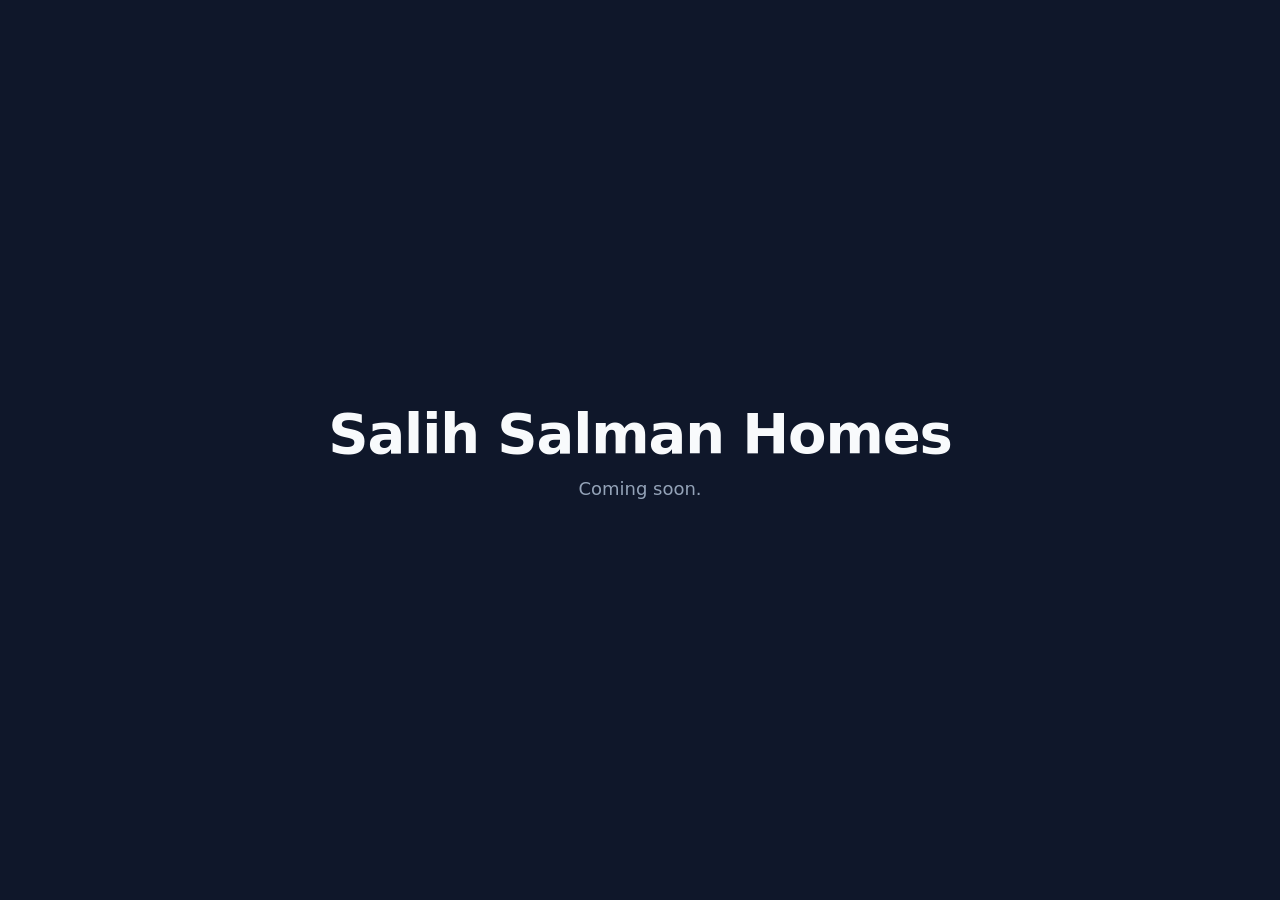
==== index.html @ d996c91d "Initial commit: placeholder landing page" ====
<!doctype html>
<html lang="en">
<head>
  <meta charset="utf-8" />
  <meta name="viewport" content="width=device-width, initial-scale=1" />
  <title>Salih Salman Homes</title>
  <link rel="stylesheet" href="styles.css" />
</head>
<body>
  <main>
    <h1>Salih Salman Homes</h1>
    <p>Coming soon.</p>
  </main>
</body>
</html>
---- styles.css ----
* { box-sizing: border-box; margin: 0; padding: 0; }

html, body {
  height: 100%;
  font-family: system-ui, -apple-system, "Segoe UI", Roboto, sans-serif;
  background: #0f172a;
  color: #f8fafc;
}

body {
  display: grid;
  place-items: center;
  padding: 2rem;
}

main {
  text-align: center;
  max-width: 40rem;
}

h1 {
  font-size: clamp(2rem, 6vw, 3.5rem);
  font-weight: 700;
  letter-spacing: -0.02em;
  margin-bottom: 0.75rem;
}

p {
  font-size: 1.125rem;
  color: #94a3b8;
}
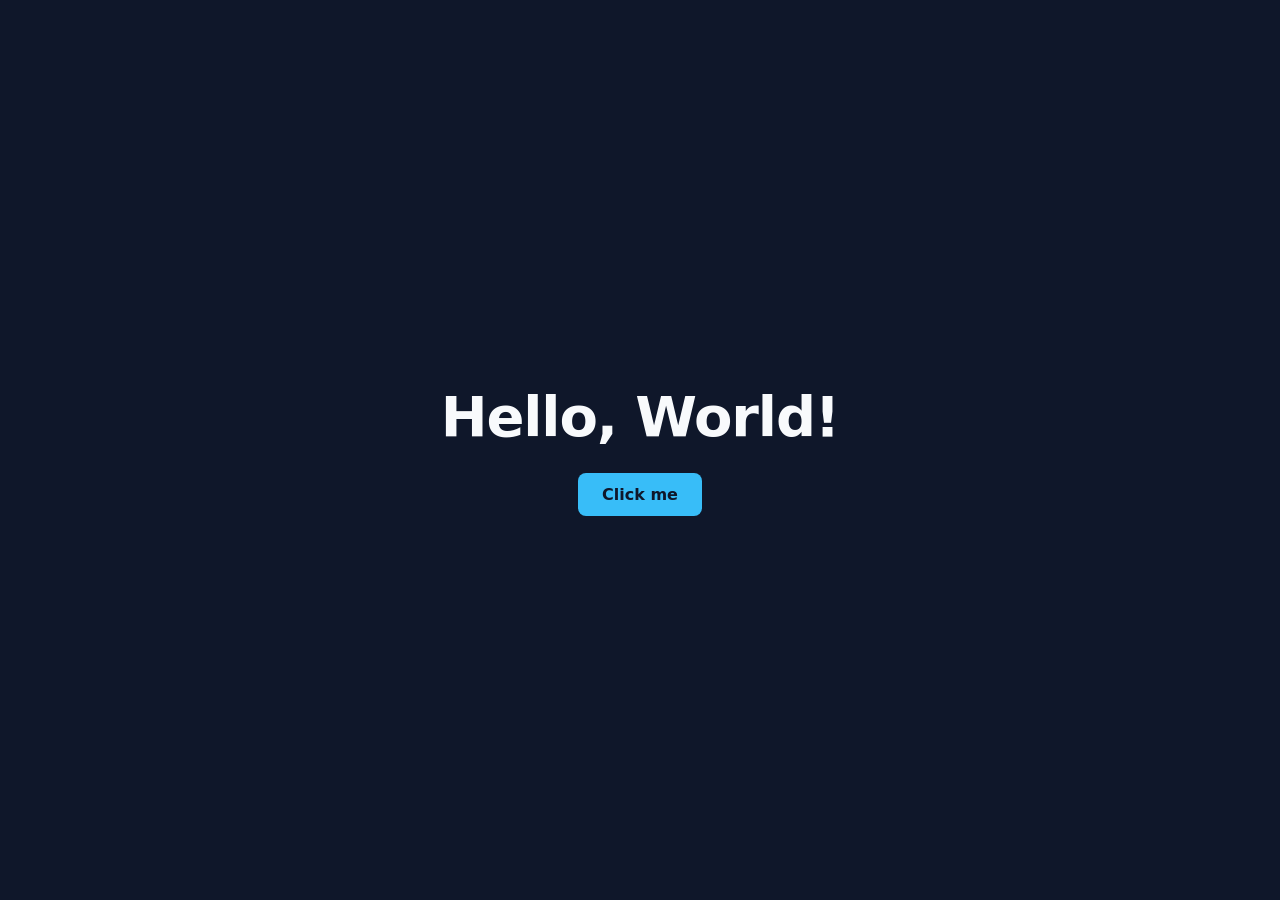
==== commit 00802ddc: "Add hello world HTML/CSS/JS" ====
--- a/index.html
+++ b/index.html
@@ -3,13 +3,14 @@
 <head>
   <meta charset="utf-8" />
   <meta name="viewport" content="width=device-width, initial-scale=1" />
-  <title>Salih Salman Homes</title>
+  <title>Hello World</title>
   <link rel="stylesheet" href="styles.css" />
 </head>
 <body>
   <main>
-    <h1>Salih Salman Homes</h1>
-    <p>Coming soon.</p>
+    <h1 id="greeting">Hello, World!</h1>
+    <button id="btn">Click me</button>
   </main>
+  <script src="script.js"></script>
 </body>
 </html>
--- a/styles.css
+++ b/styles.css
@@ -15,17 +15,26 @@
 
 main {
   text-align: center;
-  max-width: 40rem;
 }
 
 h1 {
   font-size: clamp(2rem, 6vw, 3.5rem);
   font-weight: 700;
   letter-spacing: -0.02em;
-  margin-bottom: 0.75rem;
+  margin-bottom: 1.5rem;
 }
 
-p {
-  font-size: 1.125rem;
-  color: #94a3b8;
+button {
+  font: inherit;
+  padding: 0.75rem 1.5rem;
+  border: 0;
+  border-radius: 0.5rem;
+  background: #38bdf8;
+  color: #0f172a;
+  font-weight: 600;
+  cursor: pointer;
+  transition: transform 0.1s ease, background 0.2s ease;
 }
+
+button:hover { background: #7dd3fc; }
+button:active { transform: scale(0.97); }
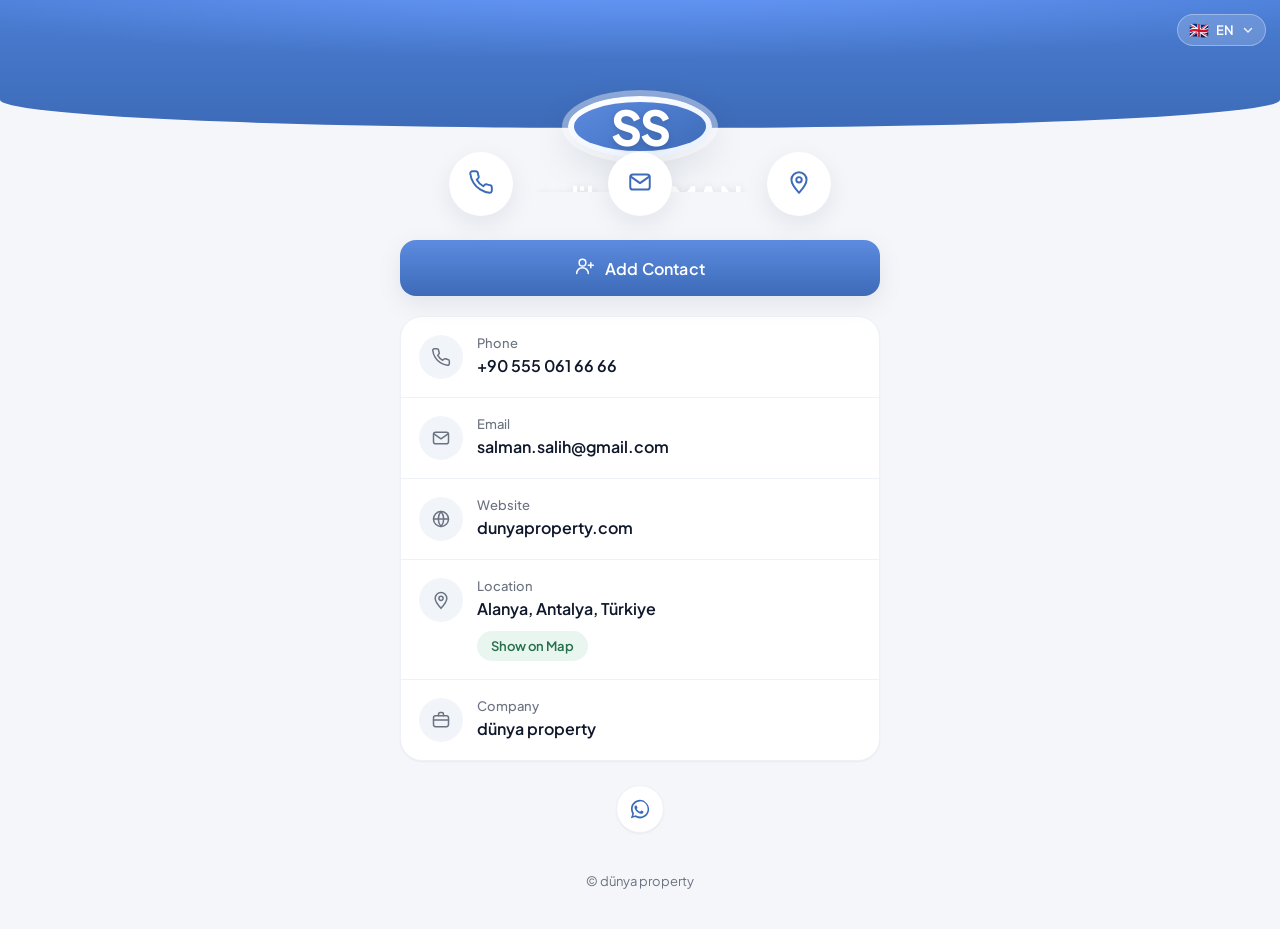
==== commit 1578911d: "Replace placeholder with digital business card Single-page contact card for salih SALMAN / dünya pro" ====
--- a/index.html
+++ b/index.html
@@ -1,16 +1,110 @@
 <!doctype html>
-<html lang="en">
+<html lang="tr">
 <head>
   <meta charset="utf-8" />
-  <meta name="viewport" content="width=device-width, initial-scale=1" />
-  <title>Hello World</title>
+  <meta name="viewport" content="width=device-width, initial-scale=1, viewport-fit=cover" />
+  <title>salih SALMAN — dünya property</title>
+  <meta name="description" content="salih SALMAN · dünya property · Alanya, Antalya — iletişim kartı" />
+  <meta name="theme-color" content="#3d6bb8" />
+
+  <meta property="og:type" content="profile" />
+  <meta property="og:title" content="salih SALMAN — dünya property" />
+  <meta property="og:description" content="Alanya, Antalya · Gayrimenkul danışmanı" />
+  <meta name="twitter:card" content="summary" />
+
+  <link rel="icon" href="data:image/svg+xml;utf8,<svg xmlns=%22http://www.w3.org/2000/svg%22 viewBox=%220 0 64 64%22><rect width=%2264%22 height=%2264%22 rx=%2216%22 fill=%22%233d6bb8%22/><text x=%2250%25%22 y=%2258%25%22 text-anchor=%22middle%22 font-family=%22system-ui,sans-serif%22 font-weight=%22700%22 font-size=%2232%22 fill=%22white%22>S</text></svg>" />
+
+  <link rel="preconnect" href="https://fonts.googleapis.com" />
+  <link rel="preconnect" href="https://fonts.gstatic.com" crossorigin />
+  <link href="https://fonts.googleapis.com/css2?family=Plus+Jakarta+Sans:wght@400;500;600;700;800&display=swap" rel="stylesheet" />
+
   <link rel="stylesheet" href="styles.css" />
 </head>
 <body>
-  <main>
-    <h1 id="greeting">Hello, World!</h1>
-    <button id="btn">Click me</button>
+  <div class="lang-switcher" aria-label="Language">
+    <button class="lang-trigger" id="langTrigger" aria-haspopup="listbox" aria-expanded="false">
+      <span class="lang-flag" id="langFlag">🇹🇷</span>
+      <span class="lang-code" id="langCode">TR</span>
+      <svg class="lang-caret" viewBox="0 0 20 20" aria-hidden="true"><path d="M5 8l5 5 5-5" fill="none" stroke="currentColor" stroke-width="2" stroke-linecap="round" stroke-linejoin="round"/></svg>
+    </button>
+    <ul class="lang-menu" id="langMenu" role="listbox" hidden></ul>
+  </div>
+
+  <header class="hero">
+    <div class="hero-bg"></div>
+    <div class="avatar" aria-hidden="true">
+      <span class="avatar-initials" id="avatarInitials">SS</span>
+    </div>
+    <h1 class="name" id="name">salih SALMAN</h1>
+  </header>
+
+  <section class="quick-actions" aria-label="Quick actions">
+    <a class="qa" id="qaPhone" href="#" aria-label="Call">
+      <span class="qa-icon" data-icon="phone"></span>
+    </a>
+    <a class="qa" id="qaEmail" href="#" aria-label="Email">
+      <span class="qa-icon" data-icon="mail"></span>
+    </a>
+    <a class="qa" id="qaMap" href="#" target="_blank" rel="noopener" aria-label="Map">
+      <span class="qa-icon" data-icon="pin"></span>
+    </a>
+  </section>
+
+  <main class="content">
+    <button class="add-contact" id="addContact">
+      <span class="ac-icon" data-icon="userPlus"></span>
+      <span id="addContactLabel">Kişi Ekle</span>
+    </button>
+
+    <section class="info-list" aria-label="Contact info">
+      <a class="info-row" id="rowPhone" href="#">
+        <span class="info-ic" data-icon="phone"></span>
+        <span class="info-text">
+          <span class="info-label" data-i18n="phone">Telefon</span>
+          <span class="info-value" id="valPhone"></span>
+        </span>
+      </a>
+      <a class="info-row" id="rowEmail" href="#">
+        <span class="info-ic" data-icon="mail"></span>
+        <span class="info-text">
+          <span class="info-label" data-i18n="email">E-posta</span>
+          <span class="info-value" id="valEmail"></span>
+        </span>
+      </a>
+      <a class="info-row" id="rowWebsite" href="#" target="_blank" rel="noopener">
+        <span class="info-ic" data-icon="globe"></span>
+        <span class="info-text">
+          <span class="info-label" data-i18n="website">İnternet sitesi</span>
+          <span class="info-value" id="valWebsite"></span>
+        </span>
+      </a>
+      <div class="info-row info-row--static">
+        <span class="info-ic" data-icon="pin"></span>
+        <span class="info-text">
+          <span class="info-label" data-i18n="location">Konum</span>
+          <span class="info-value" id="valLocation"></span>
+          <a class="map-chip" id="mapChip" href="#" target="_blank" rel="noopener">
+            <span data-i18n="showOnMap">Haritada Göster</span>
+          </a>
+        </span>
+      </div>
+      <div class="info-row info-row--static">
+        <span class="info-ic" data-icon="briefcase"></span>
+        <span class="info-text">
+          <span class="info-label" data-i18n="company">Şirket</span>
+          <span class="info-value" id="valCompany"></span>
+        </span>
+      </div>
+    </section>
+
+    <section class="socials" id="socials" aria-label="Social"></section>
+
+    <footer class="foot">
+      <span id="footName">© dünya property</span>
+      <span class="foot-url" id="footUrl" hidden></span>
+    </footer>
   </main>
+
   <script src="script.js"></script>
 </body>
 </html>
--- a/styles.css
+++ b/styles.css
@@ -1,40 +1,384 @@
+:root {
+  --brand: #4a7dd3;
+  --brand-deep: #3d6bb8;
+  --brand-soft: #dfeaff;
+  --bg: #f4f6fa;
+  --card: #ffffff;
+  --text: #0f172a;
+  --muted: #6b7280;
+  --border: #eef1f6;
+  --mint: #e8f6ef;
+  --mint-text: #256f4b;
+  --shadow-sm: 0 1px 2px rgba(15, 23, 42, 0.05);
+  --shadow-md: 0 8px 24px rgba(15, 23, 42, 0.08);
+  --shadow-lg: 0 12px 40px rgba(15, 23, 42, 0.12);
+  --radius-sm: 12px;
+  --radius-md: 16px;
+  --radius-lg: 22px;
+}
+
 * { box-sizing: border-box; margin: 0; padding: 0; }
 
-html, body {
-  height: 100%;
-  font-family: system-ui, -apple-system, "Segoe UI", Roboto, sans-serif;
-  background: #0f172a;
-  color: #f8fafc;
-}
+html, body { height: 100%; }
 
 body {
+  font-family: "Plus Jakarta Sans", system-ui, -apple-system, "Segoe UI", Roboto, sans-serif;
+  background: var(--bg);
+  color: var(--text);
+  -webkit-font-smoothing: antialiased;
+  -moz-osx-font-smoothing: grayscale;
+  min-height: 100dvh;
+  display: flex;
+  flex-direction: column;
+  align-items: center;
+}
+
+/* ---------- Language switcher ---------- */
+
+.lang-switcher {
+  position: absolute;
+  top: max(env(safe-area-inset-top), 14px);
+  right: 14px;
+  z-index: 20;
+}
+
+.lang-trigger {
+  display: inline-flex;
+  align-items: center;
+  gap: 6px;
+  padding: 7px 10px 7px 11px;
+  background: rgba(255, 255, 255, 0.18);
+  backdrop-filter: blur(12px);
+  -webkit-backdrop-filter: blur(12px);
+  border: 1px solid rgba(255, 255, 255, 0.32);
+  border-radius: 999px;
+  color: #fff;
+  font: inherit;
+  font-size: 13px;
+  font-weight: 600;
+  letter-spacing: 0.04em;
+  cursor: pointer;
+  transition: background 0.2s ease, transform 0.12s ease;
+}
+.lang-trigger:hover { background: rgba(255, 255, 255, 0.28); }
+.lang-trigger:active { transform: scale(0.97); }
+
+.lang-flag { font-size: 16px; line-height: 1; }
+.lang-caret { width: 14px; height: 14px; opacity: 0.9; }
+
+.lang-menu {
+  list-style: none;
+  margin-top: 8px;
+  background: #fff;
+  border: 1px solid var(--border);
+  border-radius: var(--radius-sm);
+  box-shadow: var(--shadow-lg);
+  overflow: hidden;
+  min-width: 148px;
+  position: absolute;
+  right: 0;
+}
+
+.lang-menu li {
+  display: flex;
+  align-items: center;
+  gap: 10px;
+  padding: 10px 14px;
+  font-size: 14px;
+  font-weight: 500;
+  color: var(--text);
+  cursor: pointer;
+  transition: background 0.15s ease;
+}
+.lang-menu li:hover,
+.lang-menu li[aria-selected="true"] { background: var(--brand-soft); }
+.lang-menu li .lf { font-size: 16px; }
+
+/* ---------- Hero ---------- */
+
+.hero {
+  position: relative;
+  width: 100%;
+  padding: 88px 20px 84px;
+  display: flex;
+  flex-direction: column;
+  align-items: center;
+  text-align: center;
+  isolation: isolate;
+  overflow: hidden;
+}
+
+.hero-bg {
+  position: absolute;
+  inset: 0 0 64px 0;
+  background:
+    radial-gradient(120% 120% at 50% -20%, #6a9cff 0%, transparent 55%),
+    linear-gradient(180deg, var(--brand) 0%, var(--brand-deep) 100%);
+  border-bottom-left-radius: 48% 22%;
+  border-bottom-right-radius: 48% 22%;
+  z-index: -1;
+}
+
+.avatar {
+  width: 132px;
+  height: 132px;
+  border-radius: 50%;
+  background: linear-gradient(160deg, #ffffff 0%, #e7efff 100%);
+  box-shadow: 0 0 0 6px rgba(255, 255, 255, 0.4), var(--shadow-lg);
   display: grid;
   place-items: center;
-  padding: 2rem;
-}
-
-main {
-  text-align: center;
-}
-
-h1 {
-  font-size: clamp(2rem, 6vw, 3.5rem);
+  margin-bottom: 20px;
+  position: relative;
+}
+
+.avatar::before {
+  content: "";
+  position: absolute;
+  inset: 6px;
+  border-radius: 50%;
+  background: linear-gradient(150deg, #5c8be0 0%, #3d6bb8 100%);
+}
+
+.avatar-initials {
+  position: relative;
+  color: #fff;
+  font-size: 44px;
+  font-weight: 800;
+  letter-spacing: -0.04em;
+  text-shadow: 0 2px 6px rgba(0, 0, 0, 0.15);
+}
+
+.name {
+  color: #fff;
+  font-size: clamp(1.6rem, 5vw, 2rem);
   font-weight: 700;
   letter-spacing: -0.02em;
-  margin-bottom: 1.5rem;
-}
-
-button {
+  text-shadow: 0 2px 10px rgba(15, 23, 42, 0.15);
+}
+
+/* ---------- Quick actions ---------- */
+
+.quick-actions {
+  width: 100%;
+  max-width: 520px;
+  display: flex;
+  justify-content: space-around;
+  gap: 12px;
+  padding: 0 28px;
+  margin-top: -40px;
+  position: relative;
+  z-index: 2;
+}
+
+.qa {
+  width: 64px;
+  height: 64px;
+  border-radius: 50%;
+  background: #fff;
+  box-shadow: var(--shadow-md);
+  display: grid;
+  place-items: center;
+  color: var(--brand-deep);
+  text-decoration: none;
+  transition: transform 0.15s ease, box-shadow 0.2s ease, background 0.2s ease;
+}
+.qa:hover { transform: translateY(-2px); box-shadow: var(--shadow-lg); }
+.qa:active { transform: scale(0.96); }
+
+.qa-icon svg { width: 26px; height: 26px; }
+
+/* ---------- Content ---------- */
+
+.content {
+  width: 100%;
+  max-width: 520px;
+  padding: 24px 20px 40px;
+  display: flex;
+  flex-direction: column;
+  gap: 20px;
+  flex: 1;
+}
+
+.add-contact {
+  width: 100%;
+  display: inline-flex;
+  align-items: center;
+  justify-content: center;
+  gap: 10px;
+  padding: 16px 20px;
+  background: linear-gradient(180deg, #5c8be0 0%, var(--brand-deep) 100%);
+  color: #fff;
+  border: 0;
+  border-radius: var(--radius-md);
   font: inherit;
-  padding: 0.75rem 1.5rem;
-  border: 0;
-  border-radius: 0.5rem;
-  background: #38bdf8;
-  color: #0f172a;
+  font-size: 16px;
   font-weight: 600;
+  letter-spacing: 0.01em;
   cursor: pointer;
-  transition: transform 0.1s ease, background 0.2s ease;
-}
-
-button:hover { background: #7dd3fc; }
-button:active { transform: scale(0.97); }
+  box-shadow: var(--shadow-md);
+  transition: transform 0.12s ease, box-shadow 0.2s ease, filter 0.2s ease;
+  position: relative;
+}
+.add-contact:hover { filter: brightness(1.04); box-shadow: var(--shadow-lg); }
+.add-contact:active { transform: scale(0.99); }
+.ac-icon svg { width: 20px; height: 20px; }
+
+/* ---------- Info cards ---------- */
+
+.info-list {
+  background: var(--card);
+  border: 1px solid var(--border);
+  border-radius: var(--radius-lg);
+  box-shadow: var(--shadow-sm);
+  overflow: hidden;
+}
+
+.info-row {
+  display: flex;
+  align-items: flex-start;
+  gap: 14px;
+  padding: 18px 18px;
+  color: var(--text);
+  text-decoration: none;
+  border-bottom: 1px solid var(--border);
+  transition: background 0.15s ease;
+}
+.info-row:last-child { border-bottom: 0; }
+.info-row:not(.info-row--static):hover { background: #f8fafc; }
+.info-row:not(.info-row--static):active { background: #eef2f7; }
+
+.info-ic {
+  flex-shrink: 0;
+  width: 44px;
+  height: 44px;
+  border-radius: 50%;
+  background: #f1f4f9;
+  color: var(--muted);
+  display: grid;
+  place-items: center;
+}
+.info-ic svg { width: 20px; height: 20px; }
+
+.info-text {
+  display: flex;
+  flex-direction: column;
+  gap: 4px;
+  min-width: 0;
+  flex: 1;
+}
+
+.info-label {
+  font-size: 13px;
+  color: var(--muted);
+  font-weight: 500;
+}
+
+.info-value {
+  font-size: 16px;
+  font-weight: 600;
+  color: var(--text);
+  word-break: break-word;
+}
+
+.map-chip {
+  align-self: flex-start;
+  margin-top: 8px;
+  display: inline-flex;
+  align-items: center;
+  padding: 7px 14px;
+  background: var(--mint);
+  color: var(--mint-text);
+  border-radius: 999px;
+  font-size: 13px;
+  font-weight: 600;
+  text-decoration: none;
+  transition: background 0.15s ease, transform 0.12s ease;
+}
+.map-chip:hover { background: #d9eee0; }
+.map-chip:active { transform: scale(0.97); }
+
+/* ---------- Socials ---------- */
+
+.socials {
+  display: flex;
+  flex-wrap: wrap;
+  justify-content: center;
+  gap: 12px;
+  margin-top: 4px;
+}
+
+.social {
+  width: 48px;
+  height: 48px;
+  border-radius: 50%;
+  background: #fff;
+  border: 1px solid var(--border);
+  color: var(--brand-deep);
+  display: grid;
+  place-items: center;
+  text-decoration: none;
+  transition: transform 0.15s ease, background 0.2s ease, color 0.2s ease, border-color 0.2s ease;
+  box-shadow: var(--shadow-sm);
+}
+.social:hover { transform: translateY(-2px); background: var(--brand); color: #fff; border-color: var(--brand); }
+.social:active { transform: scale(0.96); }
+.social svg { width: 22px; height: 22px; }
+
+/* ---------- Footer ---------- */
+
+.foot {
+  margin-top: auto;
+  padding-top: 20px;
+  text-align: center;
+  font-size: 13px;
+  color: var(--muted);
+  display: flex;
+  flex-direction: column;
+  gap: 4px;
+}
+.foot-url { font-size: 12px; letter-spacing: 0.02em; }
+
+/* ---------- Accessibility ---------- */
+
+@media (prefers-reduced-motion: reduce) {
+  *, *::before, *::after {
+    transition: none !important;
+    animation: none !important;
+  }
+}
+
+.qa:focus-visible,
+.social:focus-visible,
+.add-contact:focus-visible,
+.map-chip:focus-visible,
+.lang-trigger:focus-visible,
+.info-row:focus-visible {
+  outline: 3px solid #ffdc5c;
+  outline-offset: 3px;
+}
+
+/* ---------- Larger screens ---------- */
+
+@media (min-width: 640px) {
+  .hero { padding-top: 96px; padding-bottom: 96px; }
+  .avatar { width: 144px; height: 144px; }
+  .avatar-initials { font-size: 48px; }
+}
+
+/* ---------- Print ---------- */
+
+@media print {
+  body { background: #fff; }
+  .lang-switcher,
+  .quick-actions,
+  .add-contact,
+  .socials,
+  .map-chip { display: none !important; }
+  .hero { padding: 28px 20px; }
+  .hero-bg { background: none; border-radius: 0; }
+  .avatar { box-shadow: none; border: 2px solid #333; }
+  .avatar::before { background: #3d6bb8; }
+  .name { color: #0f172a; text-shadow: none; }
+  .foot-url { display: inline !important; }
+  .info-list { box-shadow: none; border-color: #d0d5dc; }
+}
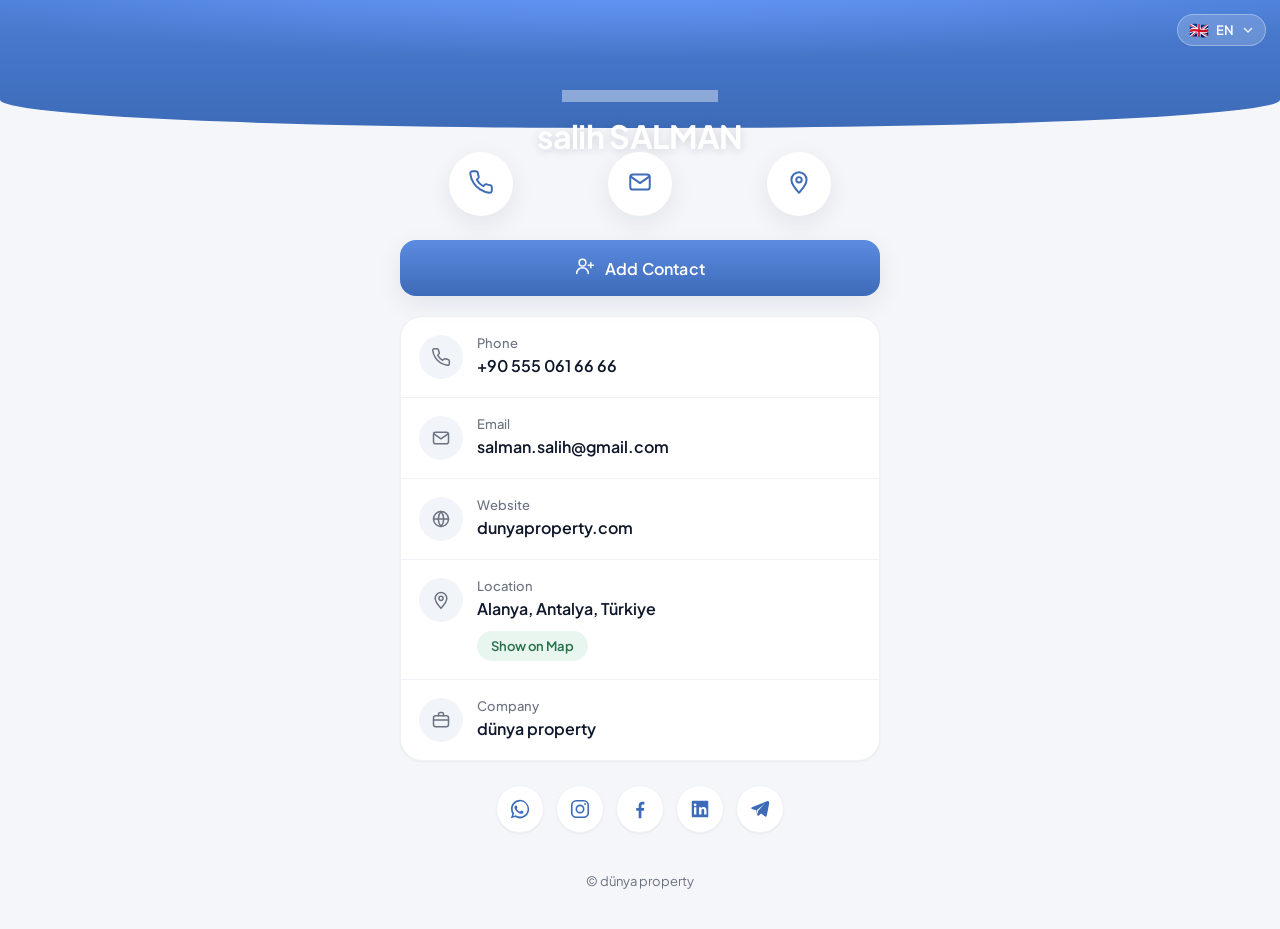
==== commit fa7729f4: "latest" ====
--- a/index.html
+++ b/index.html
@@ -33,7 +33,7 @@
   <header class="hero">
     <div class="hero-bg"></div>
     <div class="avatar" aria-hidden="true">
-      <span class="avatar-initials" id="avatarInitials">SS</span>
+      <img class="avatar-img" src="assets/headshot.jpg" alt="" width="132" height="132" />
     </div>
     <h1 class="name" id="name">salih SALMAN</h1>
   </header>
--- a/styles.css
+++ b/styles.css
@@ -139,13 +139,14 @@
   background: linear-gradient(150deg, #5c8be0 0%, #3d6bb8 100%);
 }
 
-.avatar-initials {
-  position: relative;
-  color: #fff;
-  font-size: 44px;
-  font-weight: 800;
-  letter-spacing: -0.04em;
-  text-shadow: 0 2px 6px rgba(0, 0, 0, 0.15);
+.avatar-img {
+  position: absolute;
+  inset: 6px;
+  width: calc(100% - 12px);
+  height: calc(100% - 12px);
+  border-radius: 50%;
+  object-fit: cover;
+  display: block;
 }
 
 .name {
@@ -362,7 +363,6 @@
 @media (min-width: 640px) {
   .hero { padding-top: 96px; padding-bottom: 96px; }
   .avatar { width: 144px; height: 144px; }
-  .avatar-initials { font-size: 48px; }
 }
 
 /* ---------- Print ---------- */
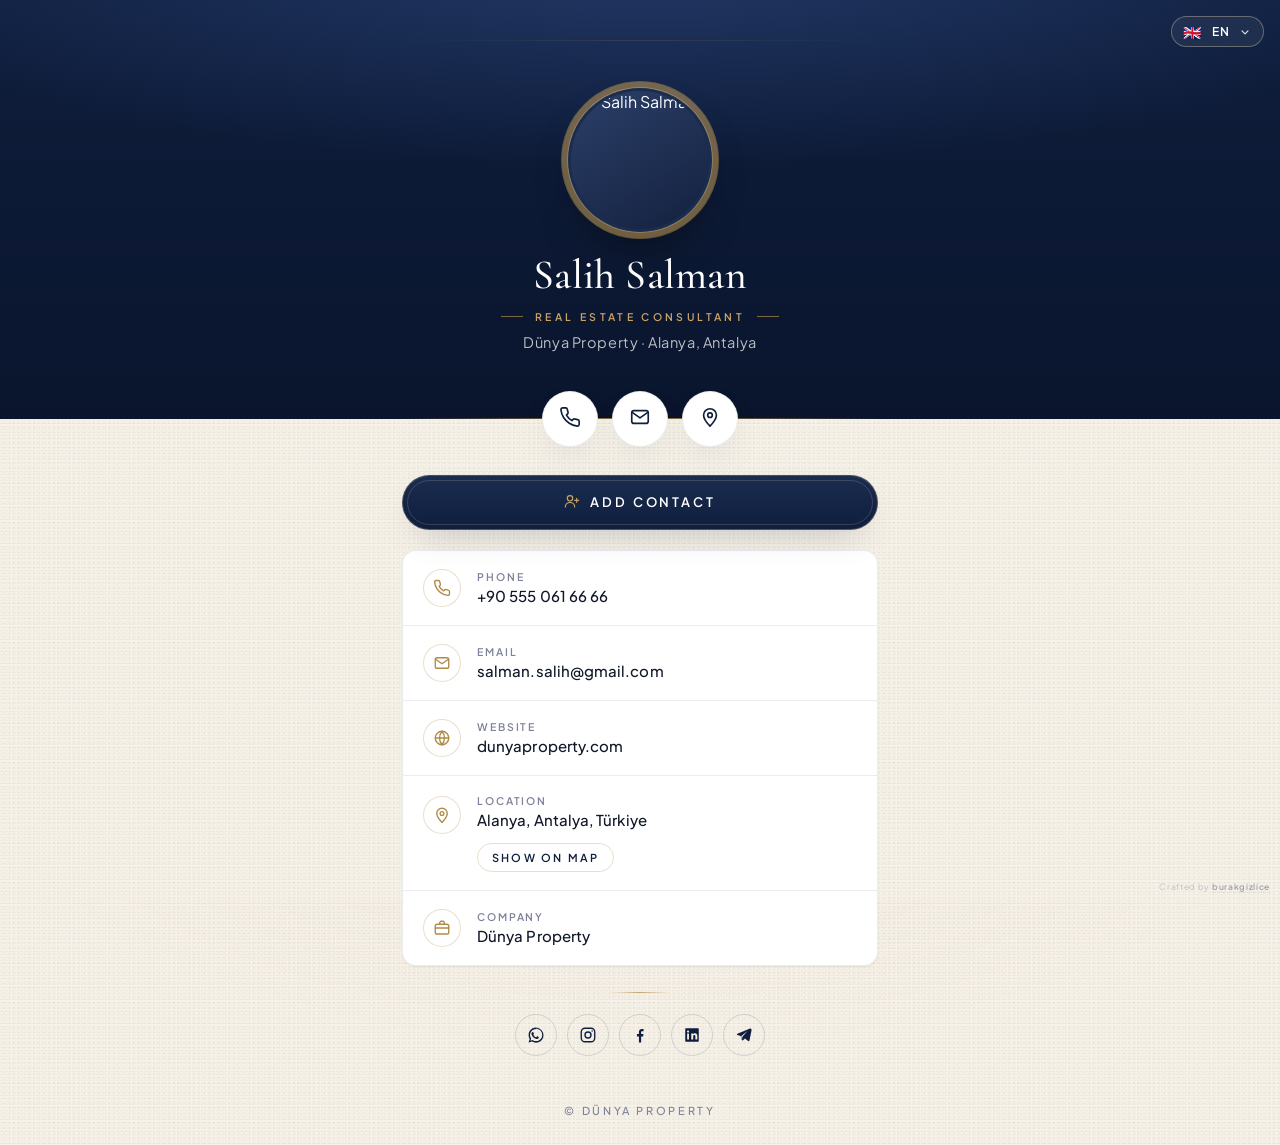
==== commit 8ec9ba8a: "Redesign business card with navy + champagne-gold theme - Optimize 7.6MB/6144x8192 headshot to 78KB/" ====
--- a/index.html
+++ b/index.html
@@ -3,12 +3,12 @@
 <head>
   <meta charset="utf-8" />
   <meta name="viewport" content="width=device-width, initial-scale=1, viewport-fit=cover" />
-  <title>salih SALMAN — dünya property</title>
-  <meta name="description" content="salih SALMAN · dünya property · Alanya, Antalya — iletişim kartı" />
-  <meta name="theme-color" content="#3d6bb8" />
+  <title>Salih Salman — Dünya Property</title>
+  <meta name="description" content="Salih Salman · Dünya Property · Alanya, Antalya — iletişim kartı" />
+  <meta name="theme-color" content="#0a1a34" />
 
   <meta property="og:type" content="profile" />
-  <meta property="og:title" content="salih SALMAN — dünya property" />
+  <meta property="og:title" content="Salih Salman — Dünya Property" />
   <meta property="og:description" content="Alanya, Antalya · Gayrimenkul danışmanı" />
   <meta name="twitter:card" content="summary" />
 
@@ -16,7 +16,7 @@
 
   <link rel="preconnect" href="https://fonts.googleapis.com" />
   <link rel="preconnect" href="https://fonts.gstatic.com" crossorigin />
-  <link href="https://fonts.googleapis.com/css2?family=Plus+Jakarta+Sans:wght@400;500;600;700;800&display=swap" rel="stylesheet" />
+  <link href="https://fonts.googleapis.com/css2?family=Cormorant+Garamond:ital,wght@0,400;0,500;0,600;0,700;1,400;1,500&family=Noto+Naskh+Arabic:wght@400;500;600;700&family=Plus+Jakarta+Sans:wght@400;500;600;700&display=swap" rel="stylesheet" />
 
   <link rel="stylesheet" href="styles.css" />
 </head>
@@ -31,11 +31,13 @@
   </div>
 
   <header class="hero">
-    <div class="hero-bg"></div>
-    <div class="avatar" aria-hidden="true">
-      <img class="avatar-img" src="assets/headshot.jpg" alt="" width="132" height="132" />
+    <div class="hero-bg" aria-hidden="true"></div>
+    <div class="avatar">
+      <img class="avatar-img" src="assets/headshot.jpg" alt="Salih Salman" width="144" height="144" decoding="async" />
     </div>
-    <h1 class="name" id="name">salih SALMAN</h1>
+    <h1 class="name" id="name">Salih Salman</h1>
+    <p class="eyebrow" id="role">Real Estate Consultant</p>
+    <p class="tagline" id="tagline">Dünya Property · Alanya, Antalya</p>
   </header>
 
   <section class="quick-actions" aria-label="Quick actions">
@@ -100,8 +102,9 @@
     <section class="socials" id="socials" aria-label="Social"></section>
 
     <footer class="foot">
-      <span id="footName">© dünya property</span>
+      <span id="footName">© Dünya Property</span>
       <span class="foot-url" id="footUrl" hidden></span>
+      <span class="credit" id="credit"></span>
     </footer>
   </main>
 
--- a/styles.css
+++ b/styles.css
@@ -1,80 +1,115 @@
 :root {
-  --brand: #4a7dd3;
-  --brand-deep: #3d6bb8;
-  --brand-soft: #dfeaff;
-  --bg: #f4f6fa;
-  --card: #ffffff;
-  --text: #0f172a;
-  --muted: #6b7280;
-  --border: #eef1f6;
-  --mint: #e8f6ef;
-  --mint-text: #256f4b;
-  --shadow-sm: 0 1px 2px rgba(15, 23, 42, 0.05);
-  --shadow-md: 0 8px 24px rgba(15, 23, 42, 0.08);
-  --shadow-lg: 0 12px 40px rgba(15, 23, 42, 0.12);
-  --radius-sm: 12px;
-  --radius-md: 16px;
-  --radius-lg: 22px;
-}
+  /* Brand: deep navy + champagne-gold on warm ivory */
+  --navy:          #0f1e3d;
+  --navy-deep:     #0a152d;
+  --navy-soft:     #1b2c4f;
+  --gold:          #b08a47;
+  --gold-light:    #c8a366;
+  --gold-soft:     #e9d9b4;
+  --gold-tint:     rgba(176, 138, 71, 0.10);
+
+  --paper:         #f7f2e8;
+  --paper-warm:    #faf6ec;
+  --card:          #ffffff;
+
+  --ink:           #101728;
+  --ink-2:         #2b3550;
+  --muted:         #7e829a;
+  --muted-soft:    #a8adc1;
+
+  --line:          rgba(16, 23, 40, 0.08);
+  --line-strong:   rgba(16, 23, 40, 0.14);
+  --line-gold:     rgba(176, 138, 71, 0.28);
+
+  --shadow-sm:     0 1px 2px rgba(10, 21, 45, 0.06);
+  --shadow-md:     0 14px 36px -18px rgba(10, 21, 45, 0.35);
+  --shadow-lg:     0 28px 60px -28px rgba(10, 21, 45, 0.45);
+
+  --radius-sm:     10px;
+  --radius-md:     14px;
+  --radius-lg:     18px;
+
+  --serif:         "Cormorant Garamond", "Times New Roman", Georgia, serif;
+  --sans:          "Plus Jakarta Sans", "Noto Naskh Arabic", system-ui, -apple-system, "Segoe UI", Roboto, sans-serif;
+}
+
+/* RTL: loosen heavy letter-spacing that looks wrong in Arabic/Persian */
+:root[dir="rtl"] .eyebrow,
+:root[dir="rtl"] .info-label,
+:root[dir="rtl"] .add-contact,
+:root[dir="rtl"] .map-chip,
+:root[dir="rtl"] .foot,
+:root[dir="rtl"] .lang-trigger {
+  letter-spacing: 0;
+}
+:root[dir="rtl"] .name { letter-spacing: 0; }
 
 * { box-sizing: border-box; margin: 0; padding: 0; }
 
 html, body { height: 100%; }
 
 body {
-  font-family: "Plus Jakarta Sans", system-ui, -apple-system, "Segoe UI", Roboto, sans-serif;
-  background: var(--bg);
-  color: var(--text);
+  font-family: var(--sans);
+  background: var(--paper);
+  color: var(--ink);
   -webkit-font-smoothing: antialiased;
   -moz-osx-font-smoothing: grayscale;
   min-height: 100dvh;
   display: flex;
   flex-direction: column;
   align-items: center;
+  /* very subtle paper grain */
+  background-image:
+    radial-gradient(1200px 600px at 50% -200px, rgba(176, 138, 71, 0.06), transparent 60%),
+    radial-gradient(1px 1px at 25% 15%, rgba(16, 23, 40, 0.035) 1px, transparent 0),
+    radial-gradient(1px 1px at 75% 60%, rgba(16, 23, 40, 0.03)  1px, transparent 0),
+    radial-gradient(1px 1px at 40% 85%, rgba(16, 23, 40, 0.025) 1px, transparent 0);
+  background-size: auto, 3px 3px, 5px 5px, 4px 4px;
 }
 
 /* ---------- Language switcher ---------- */
 
 .lang-switcher {
   position: absolute;
-  top: max(env(safe-area-inset-top), 14px);
-  right: 14px;
+  top: max(env(safe-area-inset-top), 16px);
+  right: 16px;
   z-index: 20;
 }
 
 .lang-trigger {
   display: inline-flex;
   align-items: center;
-  gap: 6px;
-  padding: 7px 10px 7px 11px;
-  background: rgba(255, 255, 255, 0.18);
-  backdrop-filter: blur(12px);
-  -webkit-backdrop-filter: blur(12px);
-  border: 1px solid rgba(255, 255, 255, 0.32);
+  gap: 8px;
+  padding: 7px 12px 7px 11px;
+  background: rgba(255, 255, 255, 0.06);
+  backdrop-filter: blur(14px);
+  -webkit-backdrop-filter: blur(14px);
+  border: 1px solid rgba(232, 217, 180, 0.35);
   border-radius: 999px;
   color: #fff;
   font: inherit;
-  font-size: 13px;
+  font-size: 12px;
   font-weight: 600;
-  letter-spacing: 0.04em;
+  letter-spacing: 0.14em;
+  text-transform: uppercase;
   cursor: pointer;
-  transition: background 0.2s ease, transform 0.12s ease;
-}
-.lang-trigger:hover { background: rgba(255, 255, 255, 0.28); }
+  transition: background 0.2s ease, border-color 0.2s ease, transform 0.12s ease;
+}
+.lang-trigger:hover { background: rgba(255, 255, 255, 0.12); border-color: var(--gold-soft); }
 .lang-trigger:active { transform: scale(0.97); }
 
-.lang-flag { font-size: 16px; line-height: 1; }
-.lang-caret { width: 14px; height: 14px; opacity: 0.9; }
+.lang-flag { font-size: 15px; line-height: 1; }
+.lang-caret { width: 12px; height: 12px; opacity: 0.85; }
 
 .lang-menu {
   list-style: none;
-  margin-top: 8px;
+  margin-top: 10px;
   background: #fff;
-  border: 1px solid var(--border);
+  border: 1px solid var(--line);
   border-radius: var(--radius-sm);
   box-shadow: var(--shadow-lg);
   overflow: hidden;
-  min-width: 148px;
+  min-width: 168px;
   position: absolute;
   right: 0;
 }
@@ -83,117 +118,199 @@
   display: flex;
   align-items: center;
   gap: 10px;
-  padding: 10px 14px;
+  padding: 11px 14px;
   font-size: 14px;
   font-weight: 500;
-  color: var(--text);
+  color: var(--ink);
   cursor: pointer;
-  transition: background 0.15s ease;
+  transition: background 0.15s ease, color 0.15s ease;
+  letter-spacing: 0.01em;
 }
 .lang-menu li:hover,
-.lang-menu li[aria-selected="true"] { background: var(--brand-soft); }
-.lang-menu li .lf { font-size: 16px; }
+.lang-menu li[aria-selected="true"] {
+  background: var(--gold-tint);
+  color: var(--navy);
+}
+.lang-menu li .lf { font-size: 15px; }
 
 /* ---------- Hero ---------- */
 
 .hero {
+  flex-shrink: 0;
   position: relative;
   width: 100%;
-  padding: 88px 20px 84px;
+  padding: 72px 24px 56px;
   display: flex;
   flex-direction: column;
   align-items: center;
   text-align: center;
   isolation: isolate;
   overflow: hidden;
+  color: #fff;
 }
 
 .hero-bg {
   position: absolute;
-  inset: 0 0 64px 0;
+  inset: 0;
   background:
-    radial-gradient(120% 120% at 50% -20%, #6a9cff 0%, transparent 55%),
-    linear-gradient(180deg, var(--brand) 0%, var(--brand-deep) 100%);
-  border-bottom-left-radius: 48% 22%;
-  border-bottom-right-radius: 48% 22%;
+    radial-gradient(120% 90% at 50% -10%, #223866 0%, transparent 55%),
+    linear-gradient(180deg, var(--navy) 0%, var(--navy-deep) 100%);
   z-index: -1;
 }
 
+.hero-bg::before,
+.hero-bg::after {
+  content: "";
+  position: absolute;
+  left: 50%;
+  transform: translateX(-50%);
+  height: 1px;
+  width: min(480px, 80%);
+}
+.hero-bg::before { top: 40px; background: linear-gradient(90deg, transparent, var(--line-gold), transparent); opacity: 0.6; }
+.hero-bg::after  { bottom: 0; background: linear-gradient(90deg, transparent, var(--gold), transparent); opacity: 0.85; }
+
+/* subtle inner texture — tiny stars */
+.hero::before {
+  content: "";
+  position: absolute;
+  inset: 0;
+  background-image:
+    radial-gradient(1px 1px at 18% 22%, rgba(255, 255, 255, 0.14), transparent 60%),
+    radial-gradient(1px 1px at 78% 16%, rgba(255, 255, 255, 0.10), transparent 60%),
+    radial-gradient(1px 1px at 62% 68%, rgba(255, 255, 255, 0.08), transparent 60%),
+    radial-gradient(1px 1px at 32% 78%, rgba(255, 255, 255, 0.07), transparent 60%);
+  pointer-events: none;
+  z-index: -1;
+}
+
 .avatar {
-  width: 132px;
-  height: 132px;
+  flex-shrink: 0;
+  width: 128px;
+  height: 128px;
   border-radius: 50%;
-  background: linear-gradient(160deg, #ffffff 0%, #e7efff 100%);
-  box-shadow: 0 0 0 6px rgba(255, 255, 255, 0.4), var(--shadow-lg);
-  display: grid;
-  place-items: center;
-  margin-bottom: 20px;
+  background: var(--navy-soft);
+  margin-bottom: 22px;
   position: relative;
+  overflow: hidden;
+  box-shadow:
+    0 0 0 1px rgba(232, 217, 180, 0.25),
+    0 0 0 6px rgba(232, 217, 180, 0.08),
+    0 0 0 7px rgba(176, 138, 71, 0.55),
+    0 22px 42px -14px rgba(0, 0, 0, 0.55);
 }
 
 .avatar::before {
   content: "";
   position: absolute;
-  inset: 6px;
+  inset: 3px;
   border-radius: 50%;
-  background: linear-gradient(150deg, #5c8be0 0%, #3d6bb8 100%);
+  background: linear-gradient(150deg, #2b3f68 0%, #14213f 100%);
+  z-index: 0;
 }
 
 .avatar-img {
   position: absolute;
-  inset: 6px;
-  width: calc(100% - 12px);
-  height: calc(100% - 12px);
+  inset: 3px;
+  width: calc(100% - 6px);
+  height: calc(100% - 6px);
   border-radius: 50%;
   object-fit: cover;
   display: block;
+  z-index: 1;
+  filter: saturate(0.95) contrast(1.02);
 }
 
 .name {
+  font-family: var(--serif);
+  font-weight: 500;
+  font-size: clamp(2.05rem, 7vw, 2.6rem);
+  line-height: 1.05;
+  letter-spacing: 0.005em;
   color: #fff;
-  font-size: clamp(1.6rem, 5vw, 2rem);
-  font-weight: 700;
-  letter-spacing: -0.02em;
-  text-shadow: 0 2px 10px rgba(15, 23, 42, 0.15);
+}
+
+.eyebrow {
+  margin-top: 12px;
+  font-size: 10.5px;
+  font-weight: 600;
+  letter-spacing: 0.32em;
+  text-transform: uppercase;
+  color: var(--gold-light);
+  display: inline-flex;
+  align-items: center;
+  gap: 12px;
+}
+.eyebrow::before, .eyebrow::after {
+  content: "";
+  width: 22px;
+  height: 1px;
+  background: var(--gold);
+  opacity: 0.7;
+}
+
+.tagline {
+  margin-top: 10px;
+  font-size: 13.5px;
+  font-weight: 400;
+  letter-spacing: 0.04em;
+  color: rgba(255, 255, 255, 0.72);
 }
 
 /* ---------- Quick actions ---------- */
 
 .quick-actions {
+  flex-shrink: 0;
   width: 100%;
   max-width: 520px;
   display: flex;
-  justify-content: space-around;
-  gap: 12px;
-  padding: 0 28px;
-  margin-top: -40px;
+  justify-content: center;
+  gap: 14px;
+  padding: 0 24px;
+  margin-top: -28px;
   position: relative;
   z-index: 2;
 }
 
 .qa {
-  width: 64px;
-  height: 64px;
+  width: 56px;
+  height: 56px;
   border-radius: 50%;
   background: #fff;
-  box-shadow: var(--shadow-md);
+  border: 1px solid var(--line);
   display: grid;
   place-items: center;
-  color: var(--brand-deep);
+  color: var(--navy);
   text-decoration: none;
-  transition: transform 0.15s ease, box-shadow 0.2s ease, background 0.2s ease;
-}
-.qa:hover { transform: translateY(-2px); box-shadow: var(--shadow-lg); }
+  box-shadow: var(--shadow-md);
+  transition: transform 0.2s ease, box-shadow 0.25s ease, background 0.25s ease, color 0.25s ease, border-color 0.25s ease;
+  position: relative;
+}
+.qa::after {
+  content: "";
+  position: absolute;
+  inset: -1px;
+  border-radius: inherit;
+  border: 1px solid transparent;
+  transition: border-color 0.25s ease;
+  pointer-events: none;
+}
+.qa:hover {
+  transform: translateY(-2px);
+  background: var(--navy);
+  color: var(--gold-light);
+  border-color: var(--navy);
+}
+.qa:hover::after { border-color: var(--gold); }
 .qa:active { transform: scale(0.96); }
-
-.qa-icon svg { width: 26px; height: 26px; }
+.qa-icon svg { width: 22px; height: 22px; }
 
 /* ---------- Content ---------- */
 
 .content {
   width: 100%;
   max-width: 520px;
-  padding: 24px 20px 40px;
+  padding: 28px 22px 28px;
   display: flex;
   flex-direction: column;
   gap: 20px;
@@ -206,97 +323,121 @@
   align-items: center;
   justify-content: center;
   gap: 10px;
-  padding: 16px 20px;
-  background: linear-gradient(180deg, #5c8be0 0%, var(--brand-deep) 100%);
+  padding: 17px 20px;
+  background:
+    linear-gradient(180deg, var(--navy-soft) 0%, var(--navy) 100%);
   color: #fff;
-  border: 0;
-  border-radius: var(--radius-md);
+  border: 1px solid rgba(232, 217, 180, 0.25);
+  border-radius: 999px;
   font: inherit;
-  font-size: 16px;
+  font-size: 13px;
   font-weight: 600;
-  letter-spacing: 0.01em;
+  letter-spacing: 0.22em;
+  text-transform: uppercase;
   cursor: pointer;
   box-shadow: var(--shadow-md);
-  transition: transform 0.12s ease, box-shadow 0.2s ease, filter 0.2s ease;
+  transition: transform 0.15s ease, box-shadow 0.25s ease, border-color 0.25s ease, filter 0.2s ease;
   position: relative;
 }
-.add-contact:hover { filter: brightness(1.04); box-shadow: var(--shadow-lg); }
+.add-contact::before {
+  content: "";
+  position: absolute;
+  inset: 4px;
+  border-radius: inherit;
+  border: 1px solid rgba(232, 217, 180, 0.18);
+  pointer-events: none;
+}
+.add-contact:hover { border-color: var(--gold); box-shadow: var(--shadow-lg); filter: brightness(1.08); }
 .add-contact:active { transform: scale(0.99); }
-.ac-icon svg { width: 20px; height: 20px; }
+.ac-icon svg { width: 16px; height: 16px; color: var(--gold-light); }
 
 /* ---------- Info cards ---------- */
 
 .info-list {
   background: var(--card);
-  border: 1px solid var(--border);
-  border-radius: var(--radius-lg);
+  border: 1px solid var(--line);
+  border-radius: var(--radius-md);
   box-shadow: var(--shadow-sm);
   overflow: hidden;
 }
 
 .info-row {
   display: flex;
-  align-items: flex-start;
-  gap: 14px;
-  padding: 18px 18px;
-  color: var(--text);
+  align-items: center;
+  gap: 16px;
+  padding: 18px 20px;
+  color: var(--ink);
   text-decoration: none;
-  border-bottom: 1px solid var(--border);
-  transition: background 0.15s ease;
+  border-bottom: 1px solid var(--line);
+  transition: background 0.2s ease;
 }
 .info-row:last-child { border-bottom: 0; }
-.info-row:not(.info-row--static):hover { background: #f8fafc; }
-.info-row:not(.info-row--static):active { background: #eef2f7; }
+.info-row:not(.info-row--static):hover { background: var(--paper-warm); }
+.info-row:not(.info-row--static):active { background: #f0ead8; }
 
 .info-ic {
   flex-shrink: 0;
-  width: 44px;
-  height: 44px;
-  border-radius: 50%;
-  background: #f1f4f9;
-  color: var(--muted);
+  width: 38px;
+  height: 38px;
   display: grid;
   place-items: center;
-}
-.info-ic svg { width: 20px; height: 20px; }
+  color: var(--gold);
+  border: 1px solid var(--line-gold);
+  border-radius: 50%;
+  background: #fff;
+}
+.info-ic svg { width: 18px; height: 18px; }
 
 .info-text {
   display: flex;
   flex-direction: column;
-  gap: 4px;
+  gap: 3px;
   min-width: 0;
   flex: 1;
 }
 
 .info-label {
-  font-size: 13px;
+  font-size: 10.5px;
   color: var(--muted);
+  font-weight: 600;
+  letter-spacing: 0.18em;
+  text-transform: uppercase;
+}
+
+.info-value {
+  font-size: 15px;
   font-weight: 500;
-}
-
-.info-value {
-  font-size: 16px;
-  font-weight: 600;
-  color: var(--text);
+  color: var(--ink);
   word-break: break-word;
-}
+  line-height: 1.35;
+  letter-spacing: 0.005em;
+  unicode-bidi: plaintext;
+}
+
+:root[dir="rtl"] .info-value { direction: ltr; text-align: right; }
 
 .map-chip {
   align-self: flex-start;
-  margin-top: 8px;
+  margin-top: 10px;
   display: inline-flex;
   align-items: center;
   padding: 7px 14px;
-  background: var(--mint);
-  color: var(--mint-text);
+  background: transparent;
+  color: var(--navy);
+  border: 1px solid var(--line-gold);
   border-radius: 999px;
-  font-size: 13px;
+  font-size: 11px;
   font-weight: 600;
+  letter-spacing: 0.2em;
+  text-transform: uppercase;
   text-decoration: none;
-  transition: background 0.15s ease, transform 0.12s ease;
-}
-.map-chip:hover { background: #d9eee0; }
+  transition: background 0.2s ease, color 0.2s ease, border-color 0.2s ease, transform 0.12s ease;
+}
+.map-chip:hover { background: var(--navy); color: var(--gold-light); border-color: var(--navy); }
 .map-chip:active { transform: scale(0.97); }
+
+.info-row--static:has(.map-chip) { align-items: flex-start; }
+.info-row--static:has(.map-chip) .info-ic { margin-top: 2px; }
 
 /* ---------- Socials ---------- */
 
@@ -304,40 +445,83 @@
   display: flex;
   flex-wrap: wrap;
   justify-content: center;
-  gap: 12px;
-  margin-top: 4px;
+  gap: 10px;
+  margin-top: 6px;
+  padding-top: 22px;
+  position: relative;
+}
+.socials::before {
+  content: "";
+  position: absolute;
+  top: 0;
+  left: 50%;
+  transform: translateX(-50%);
+  width: 60px;
+  height: 1px;
+  background: linear-gradient(90deg, transparent, var(--gold), transparent);
+  opacity: 0.7;
 }
 
 .social {
-  width: 48px;
-  height: 48px;
+  width: 42px;
+  height: 42px;
   border-radius: 50%;
-  background: #fff;
-  border: 1px solid var(--border);
-  color: var(--brand-deep);
+  background: transparent;
+  border: 1px solid var(--line-strong);
+  color: var(--navy);
   display: grid;
   place-items: center;
   text-decoration: none;
-  transition: transform 0.15s ease, background 0.2s ease, color 0.2s ease, border-color 0.2s ease;
-  box-shadow: var(--shadow-sm);
-}
-.social:hover { transform: translateY(-2px); background: var(--brand); color: #fff; border-color: var(--brand); }
+  transition: transform 0.2s ease, background 0.25s ease, color 0.25s ease, border-color 0.25s ease;
+}
+.social:hover { transform: translateY(-2px); background: var(--navy); color: var(--gold-light); border-color: var(--navy); }
 .social:active { transform: scale(0.96); }
-.social svg { width: 22px; height: 22px; }
+.social svg { width: 18px; height: 18px; }
 
 /* ---------- Footer ---------- */
 
 .foot {
   margin-top: auto;
-  padding-top: 20px;
+  padding-top: 28px;
   text-align: center;
-  font-size: 13px;
+  font-size: 11px;
   color: var(--muted);
   display: flex;
   flex-direction: column;
   gap: 4px;
-}
-.foot-url { font-size: 12px; letter-spacing: 0.02em; }
+  letter-spacing: 0.24em;
+  text-transform: uppercase;
+  font-weight: 500;
+}
+.foot-url {
+  font-size: 10px;
+  letter-spacing: 0.16em;
+  color: var(--muted-soft);
+  text-transform: none;
+}
+
+.credit {
+  position: fixed;
+  right: 10px;
+  bottom: 8px;
+  font-size: 8.5px;
+  letter-spacing: 0.08em;
+  text-transform: none;
+  color: var(--muted-soft);
+  font-weight: 400;
+  opacity: 0.7;
+  z-index: 5;
+  pointer-events: auto;
+}
+.credit a {
+  color: var(--muted);
+  text-decoration: none;
+  font-weight: 600;
+  border-bottom: 1px dotted var(--line-strong);
+  transition: color 0.2s ease, border-color 0.2s ease, opacity 0.2s ease;
+}
+.credit:hover { opacity: 1; }
+.credit a:hover { color: var(--gold); border-color: var(--gold); }
 
 /* ---------- Accessibility ---------- */
 
@@ -354,31 +538,29 @@
 .map-chip:focus-visible,
 .lang-trigger:focus-visible,
 .info-row:focus-visible {
-  outline: 3px solid #ffdc5c;
+  outline: 2px solid var(--gold);
   outline-offset: 3px;
 }
 
 /* ---------- Larger screens ---------- */
 
 @media (min-width: 640px) {
-  .hero { padding-top: 96px; padding-bottom: 96px; }
+  .hero { padding-top: 88px; padding-bottom: 68px; }
   .avatar { width: 144px; height: 144px; }
+  .tagline { font-size: 14.5px; }
 }
 
 /* ---------- Print ---------- */
 
 @media print {
-  body { background: #fff; }
-  .lang-switcher,
-  .quick-actions,
-  .add-contact,
-  .socials,
-  .map-chip { display: none !important; }
-  .hero { padding: 28px 20px; }
-  .hero-bg { background: none; border-radius: 0; }
-  .avatar { box-shadow: none; border: 2px solid #333; }
-  .avatar::before { background: #3d6bb8; }
-  .name { color: #0f172a; text-shadow: none; }
+  body { background: #fff; background-image: none; }
+  .lang-switcher, .quick-actions, .add-contact, .socials, .map-chip { display: none !important; }
+  .hero { padding: 28px 20px; color: var(--ink); }
+  .hero-bg, .hero::before { display: none; }
+  .avatar { box-shadow: none; border: 1px solid #333; }
+  .avatar::before { background: #1a2a4c; }
+  .name, .tagline, .eyebrow { color: var(--ink) !important; }
+  .eyebrow::before, .eyebrow::after { background: var(--ink); }
   .foot-url { display: inline !important; }
-  .info-list { box-shadow: none; border-color: #d0d5dc; }
-}
+  .info-list { box-shadow: none; border-color: #cdd0d8; }
+}
